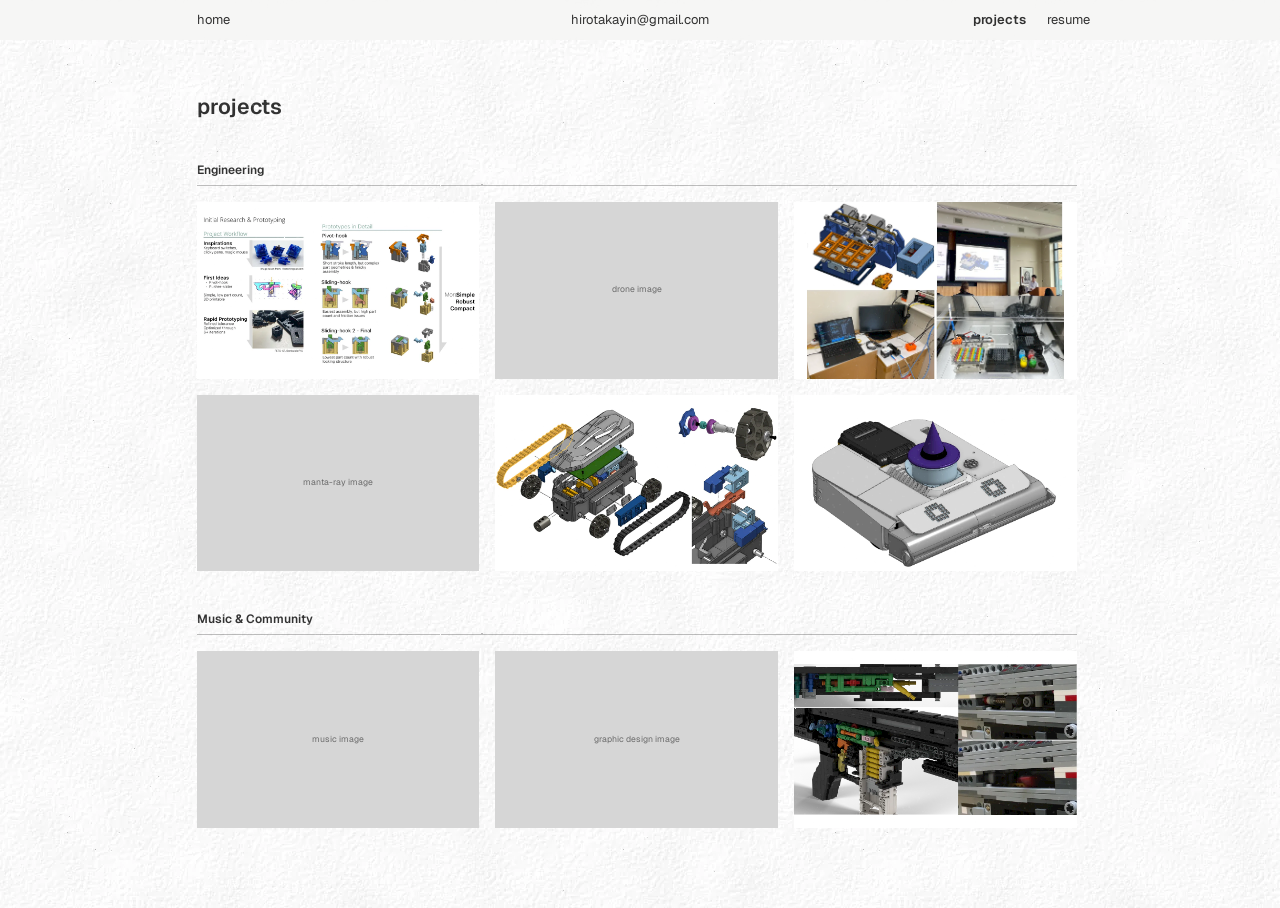
==== projects.html @ 373043e4 "Redesign the site with a scroll-driven home page Co-Authored-By: Claude Opus 5.5 <noreply@anthropic." ====
<!DOCTYPE html>
<html lang="en">
<head>
  <meta charset="UTF-8">
  <meta name="viewport" content="width=device-width, initial-scale=1.0">
  <title>victor yin — projects</title>
  <link rel="preconnect" href="https://fonts.googleapis.com">
  <link rel="preconnect" href="https://fonts.gstatic.com" crossorigin>
  <link href="https://fonts.googleapis.com/css2?family=Geist:wght@400;600;700&family=Geist+Mono:wght@400;700&display=swap" rel="stylesheet">
  <link rel="stylesheet" href="site.css">
  <style>
    main { width: 132rem; margin-left: 29.5rem; padding: 14rem 0 12rem; }
    h1 { font-size: 3.2rem; }
    .sec { margin: 6rem 0 2.4rem; padding-bottom: 1rem; border-bottom: 1px solid rgba(0, 0, 0, .25); font-size: 1.8rem; }
    .grid { display: grid; grid-template-columns: repeat(12, 1fr); gap: 2.4rem; align-items: start; }
    .big { grid-column: span 6; }
    .mid { grid-column: span 4; }
    .small { grid-column: span 3; }
    .grid .ph { aspect-ratio: 16 / 10; min-height: 0; }
    .grid img { aspect-ratio: 16 / 10; object-fit: contain; background: #fff; }
  </style>
</head>
<body class="paper">
  <!-- letterpress look: edges wander a little and the ink drops out in specks -->
  <svg width="0" height="0" style="position: absolute" aria-hidden="true">
    <filter id="print-text" x="-5%" y="-5%" width="110%" height="110%">
      <feTurbulence type="fractalNoise" baseFrequency=".1875" numOctaves="2" seed="7" result="n"/>
      <feDisplacementMap in="SourceGraphic" in2="n" scale="1.5" xChannelSelector="R" yChannelSelector="G" result="d"/>
      <feColorMatrix in="n" values="0 0 0 0 0  0 0 0 0 0  0 0 0 0 0  1.6 0 0 0 -1.075" result="specks"/>
      <feComposite in="d" in2="specks" operator="out"/>
    </filter>
    <filter id="print-img" x="0" y="0" width="100%" height="100%">
      <feTurbulence type="fractalNoise" baseFrequency=".2125" numOctaves="2" seed="3" result="n"/>
      <feDisplacementMap in="SourceGraphic" in2="n" scale="1.3" xChannelSelector="R" yChannelSelector="G" result="d"/>
      <feColorMatrix in="n" values="0 0 0 0 0  0 0 0 0 0  0 0 0 0 0  .8 0 0 0 -.56" result="specks"/>
      <feComposite in="d" in2="specks" operator="out"/>
    </filter>
  </svg>

  <header class="nav">
    <a class="n-home" href="index.html">home</a>
    <div class="nav-mid"><a href="mailto:hirotakayin@gmail.com">hirotakayin@gmail.com</a></div>
    <a class="n-projects active" href="projects.html">projects</a>
    <a class="n-resume" href="resume.html">resume</a>
  </header>

  <main>
    <h1 class="print">projects</h1>

    <h2 class="sec print">Engineering</h2>
    <div class="grid">
      <a class="tile mid" href="projects/apple.html"><span class="art"><img class="ink" src="images/apple-dc.webp" alt="" loading="lazy"></span><span class="over print"><strong>Apple Internship</strong></span></a>
      <a class="tile mid" href="projects/drones.html"><span class="art"><span class="ph">drone image</span></span><span class="over print"><strong>CMU CERLAB</strong></span></a>
      <a class="tile mid" href="projects/kamome.html"><span class="art"><img class="ink" src="images/sun-lab.webp" alt="" loading="lazy"></span><span class="over print"><strong>UW Sun Lab</strong></span></a>
      <a class="tile mid" href="projects/manta-ray.html"><span class="art"><span class="ph">manta-ray image</span></span><span class="over print"><strong>Soft Robotics</strong></span></a>
      <a class="tile mid" href="projects/senior-capstone.html"><span class="art"><img class="ink" src="images/capstone.webp" alt="" loading="lazy"></span><span class="over print"><strong>Senior Capstone</strong></span></a>
      <a class="tile mid" href="projects/phil-up.html"><span class="art"><img class="ink" src="images/phil-up.webp" alt="" loading="lazy"></span><span class="over print"><strong>Phil-Up</strong></span></a>
    </div>

    <h2 class="sec print">Music &amp; Community</h2>
    <div class="grid">
      <a class="tile mid" href="projects/music.html"><span class="art"><span class="ph">music image</span></span><span class="over print"><strong>Music</strong></span></a>
      <a class="tile mid" href="projects/graphic-design.html"><span class="art"><span class="ph">graphic design image</span></span><span class="over print"><strong>Graphic Design</strong></span></a>
      <a class="tile mid" href="projects/lego.html"><span class="art"><img class="ink" src="images/lego.webp" alt="" loading="lazy"></span><span class="over print"><strong>melty's LEGO</strong></span></a>
    </div>

  </main>

  <script src="site.js"></script>
</body>
</html>
---- site.css ----
/* shared by every page: 1rem = 10 design px on the 1920px frame, so the layout scales with the window */
html { font-size: calc(100vw / 192); }
:root {
  --font: "Geist", Helvetica, Arial, sans-serif;
  --mono: "Geist Mono", "SFMono-Regular", Consolas, Menlo, monospace;
  --ink: rgba(0, 0, 0, .8);
  --red: rgba(196, 18, 48, .9);
  --ph: #d6d6d6;
  --t: max(13px, 1.6rem);
}
* { box-sizing: border-box; margin: 0; padding: 0; }
body {
  position: relative; overflow-x: hidden; min-height: 100vh;
  font: 400 var(--t)/1.35 var(--font); color: var(--ink); font-feature-settings: "calt" 0;
  background: #f6f6f4;
}
body.paper { background: #f6f6f4 url("images/grain.webp") 0 0 / 768px; }
a { color: inherit; text-decoration: none; }
h1, h2, h3, strong { font-weight: 600; }

/* printed look */
.print { filter: url(#print-text); }
.ink { filter: url(#print-img); }
.drawing { pointer-events: none; }

/* nav: fades on the way down, returns on the way up or with the mouse at the top */
.nav {
  position: fixed; z-index: 10; left: 0; right: 0; top: 0; height: 6rem; font-size: var(--t);
  background: rgba(246, 246, 244, .9); backdrop-filter: blur(.8rem); transition: opacity .3s, transform .3s;
}
.nav.hide { opacity: 0; transform: translateY(-100%); pointer-events: none; }
.nav > a, .nav-mid { position: absolute; top: 50%; transform: translateY(-50%); }
.nav a:hover { opacity: .6; }
.nav a.active { font-weight: 600; }
.nav .n-home { left: 29.5rem; }
.nav-mid { left: 96rem; display: flex; gap: 3.2rem; transform: translate(-50%, -50%); white-space: nowrap; }
.nav .n-projects { left: 146rem; }
.nav .n-resume { left: 157rem; }

/* small triangle beside a link */
.tri { display: inline-block; width: 1.09rem; height: .98rem; margin-left: .3rem; fill: rgba(0, 0, 0, .38); vertical-align: .02em; }
.tri.right { transform: rotate(90deg); }
.tri.left { margin: 0 .3rem 0 0; transform: rotate(-90deg); }

/* abstract arrow */
.arrow { display: inline-block; flex: none; width: 6.4rem; height: 4.6rem; color: rgba(0, 0, 0, .42); transition: color .2s, transform .2s; }
.arrow svg { display: block; width: 100%; height: 100%; fill: none; stroke: currentColor; stroke-width: 4.4; stroke-linecap: butt; stroke-linejoin: miter; }
a:hover > .arrow, a.arrow:hover { color: rgba(0, 0, 0, .8); transform: translateX(.6rem); }

/* placeholder for an image still to come */
.ph {
  display: flex; align-items: center; justify-content: center; padding: 2rem; text-align: center;
  background: var(--ph); font-size: 1.3rem; color: rgba(0, 0, 0, .5);
}

/* image tiles: blur and title on hover */
.tile { position: relative; display: block; overflow: hidden; }
.tile .art { display: block; transition: filter .3s, transform .3s; }
.tile img { display: block; width: 100%; height: auto; }
.tile .ph { width: 100%; height: 100%; min-height: 26rem; }
.tile .over {
  position: absolute; inset: 0; display: flex; flex-direction: column; justify-content: center; padding: 3rem; text-align: center;
  background: rgba(255, 255, 255, .5); opacity: 0; transition: opacity .3s;
}
.tile .over strong { font-size: 1.8rem; }
.tile:hover .art, .tile:focus-visible .art { filter: blur(.7rem); transform: scale(1.03); }
.tile:hover .over, .tile:focus-visible .over { opacity: 1; }

@media (prefers-reduced-motion: reduce) {
  .nav, .arrow, .tile .art, .tile .over { transition: none; }
}
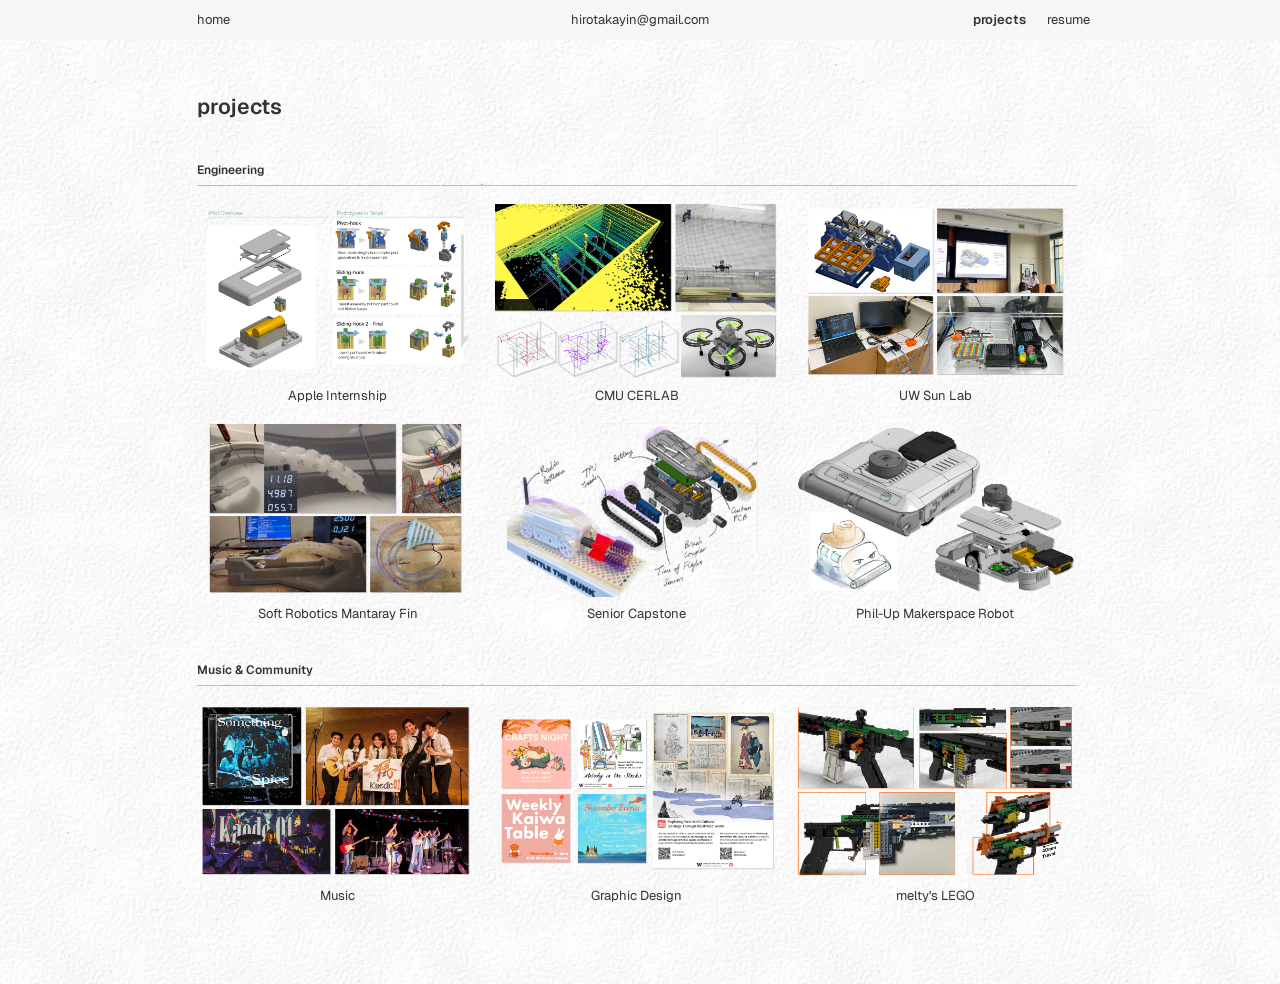
==== commit 04c6645e: "Update project pages, music gallery and image handling Co-Authored-By: Claude Opus 5.5 <noreply@anth" ====
--- a/projects.html
+++ b/projects.html
@@ -18,6 +18,11 @@
     .small { grid-column: span 3; }
     .grid .ph { aspect-ratio: 16 / 10; min-height: 0; }
     .grid img { aspect-ratio: 16 / 10; object-fit: contain; background: #fff; }
+    /* cut-outs (PNGs, and anything mostly see-through) sit straight on the paper instead of on a white card */
+    .grid img[src$=".png"], .grid img.clear { background: none; }
+    /* the hover wash covers only the picture; the title sits centered under it */
+    .grid .tile .over { bottom: auto; aspect-ratio: 16 / 10; }
+    .grid .name { display: block; margin-top: 1.2rem; font-size: var(--t); text-align: center; }
   </style>
 </head>
 <body class="paper">
@@ -49,23 +54,41 @@
 
     <h2 class="sec print">Engineering</h2>
     <div class="grid">
-      <a class="tile mid" href="projects/apple.html"><span class="art"><img class="ink" src="images/apple-dc.webp" alt="" loading="lazy"></span><span class="over print"><strong>Apple Internship</strong></span></a>
-      <a class="tile mid" href="projects/drones.html"><span class="art"><span class="ph">drone image</span></span><span class="over print"><strong>CMU CERLAB</strong></span></a>
-      <a class="tile mid" href="projects/kamome.html"><span class="art"><img class="ink" src="images/sun-lab.webp" alt="" loading="lazy"></span><span class="over print"><strong>UW Sun Lab</strong></span></a>
-      <a class="tile mid" href="projects/manta-ray.html"><span class="art"><span class="ph">manta-ray image</span></span><span class="over print"><strong>Soft Robotics</strong></span></a>
-      <a class="tile mid" href="projects/senior-capstone.html"><span class="art"><img class="ink" src="images/capstone.webp" alt="" loading="lazy"></span><span class="over print"><strong>Senior Capstone</strong></span></a>
-      <a class="tile mid" href="projects/phil-up.html"><span class="art"><img class="ink" src="images/phil-up.webp" alt="" loading="lazy"></span><span class="over print"><strong>Phil-Up</strong></span></a>
+      <a class="tile mid" href="projects/apple.html"><span class="art"><img class="ink" src="images/apple-project-thumbnail.webp" alt="" loading="lazy"></span><span class="over print"><strong>Apple Internship</strong></span><span class="name print">Apple Internship</span></a>
+      <a class="tile mid" href="projects/drones.html"><span class="art"><img class="ink" src="images/cerlab-project-thumbnail.webp" alt="" loading="lazy"></span><span class="over print"><strong>CMU CERLAB</strong></span><span class="name print">CMU CERLAB</span></a>
+      <a class="tile mid" href="projects/kamome.html"><span class="art"><img class="ink" src="images/sunlab-project-thumbnail.webp" alt="" loading="lazy"></span><span class="over print"><strong>UW Sun Lab</strong></span><span class="name print">UW Sun Lab</span></a>
+      <a class="tile mid" href="projects/manta-ray.html"><span class="art"><img class="ink" src="images/soft-robotics-project-thumbnail-1.webp" alt="" loading="lazy"></span><span class="over print"><strong>Soft Robotics</strong></span><span class="name print">Soft Robotics Mantaray Fin</span></a>
+      <a class="tile mid" href="projects/senior-capstone.html"><span class="art"><img class="ink" src="images/senior-capstone-preview-1-1.webp" alt="" loading="lazy"></span><span class="over print"><strong>Senior Capstone</strong></span><span class="name print">Senior Capstone</span></a>
+      <a class="tile mid" href="projects/phil-up.html"><span class="art"><img class="ink" src="images/phil-up-project-thumbnail.webp" alt="" loading="lazy"></span><span class="over print"><strong>Phil-Up (Coming Soon)</strong></span><span class="name print">Phil-Up Makerspace Robot</span></a>
     </div>
 
     <h2 class="sec print">Music &amp; Community</h2>
     <div class="grid">
-      <a class="tile mid" href="projects/music.html"><span class="art"><span class="ph">music image</span></span><span class="over print"><strong>Music</strong></span></a>
-      <a class="tile mid" href="projects/graphic-design.html"><span class="art"><span class="ph">graphic design image</span></span><span class="over print"><strong>Graphic Design</strong></span></a>
-      <a class="tile mid" href="projects/lego.html"><span class="art"><img class="ink" src="images/lego.webp" alt="" loading="lazy"></span><span class="over print"><strong>melty's LEGO</strong></span></a>
+      <a class="tile mid" href="projects/music.html"><span class="art"><img class="ink" src="images/music-project-thumbnail.webp" alt="" loading="lazy"></span><span class="over print"><strong>Music</strong></span><span class="name print">Music</span></a>
+      <a class="tile mid" href="projects/graphic-design.html"><span class="art"><img class="ink clear" src="images/graphics-project-thumbnail.webp" alt="" loading="lazy"></span><span class="over print"><strong>Graphic Design</strong></span><span class="name print">Graphic Design</span></a>
+      <a class="tile mid" href="projects/lego.html"><span class="art"><img class="ink clear" src="images/lego-project-thumbnail.webp" alt="" loading="lazy"></span><span class="over print"><strong>melty's LEGO</strong></span><span class="name print">melty's LEGO</span></a>
     </div>
 
   </main>
 
   <script src="site.js"></script>
+  <script>
+    // a picture that is at least 5% see-through counts as a cut-out; soft or rounded edges alone don't
+    // (opened as a file, the browser won't say, so those are also marked by hand with class="clear")
+    document.querySelectorAll('.grid img').forEach((img) => {
+      const check = () => {
+        try {
+          const c = document.createElement('canvas'), g = c.getContext('2d');
+          c.width = 64; c.height = 40;
+          g.drawImage(img, 0, 0, 64, 40);
+          const a = g.getImageData(0, 0, 64, 40).data;
+          let clear = 0;
+          for (let i = 3; i < a.length; i += 4) if (a[i] < 250) clear++;
+          if (clear > .05 * 64 * 40) img.classList.add('clear');
+        } catch (err) {}
+      };
+      if (img.complete && img.naturalWidth) check(); else img.addEventListener('load', check, { once: true });
+    });
+  </script>
 </body>
 </html>
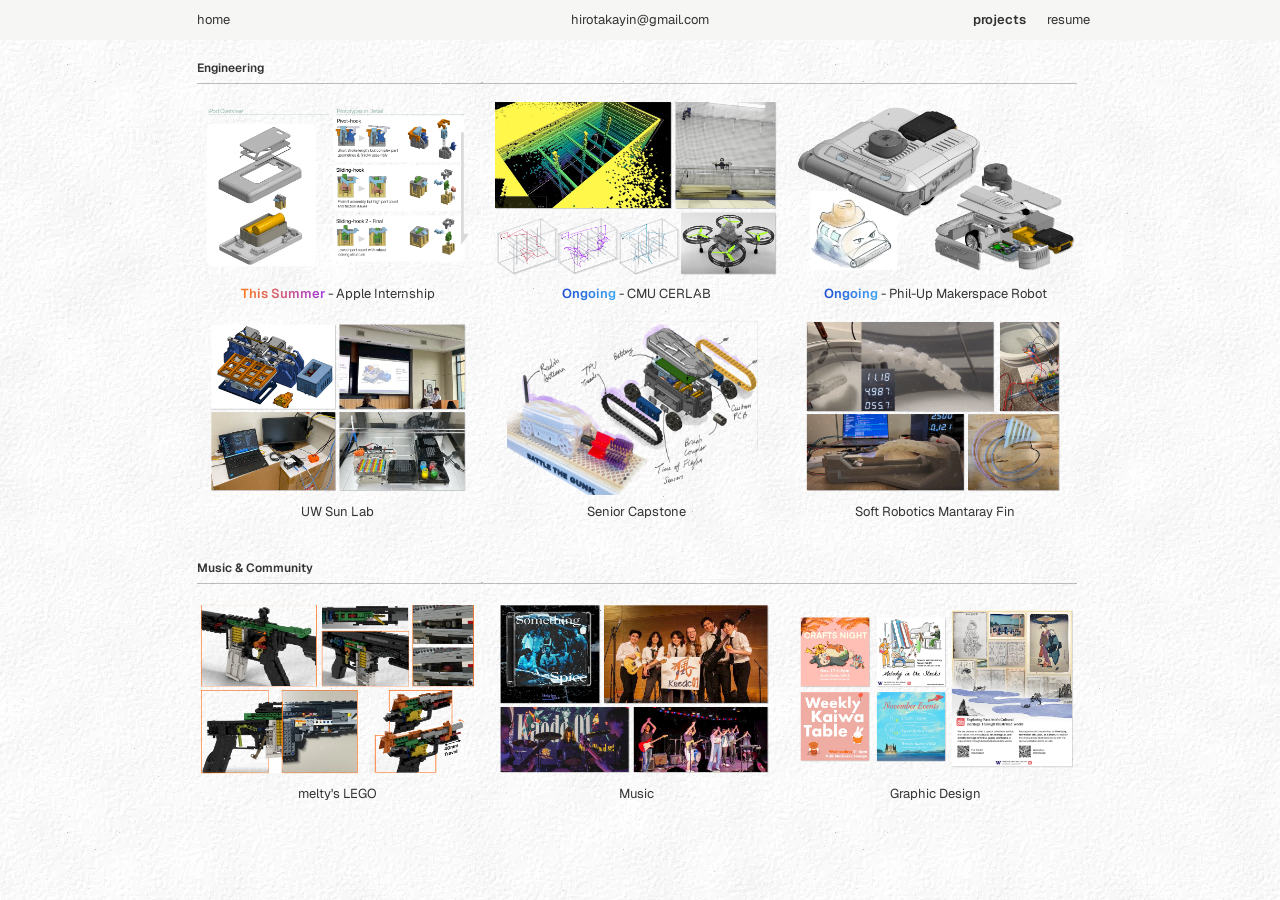
==== commit a70a458b: "Add project write-ups, Apple gallery and this-summer link Fill each project page with its write-up a" ====
--- a/projects.html
+++ b/projects.html
@@ -9,9 +9,10 @@
   <link href="https://fonts.googleapis.com/css2?family=Geist:wght@400;600;700&family=Geist+Mono:wght@400;700&display=swap" rel="stylesheet">
   <link rel="stylesheet" href="site.css">
   <style>
-    main { width: 132rem; margin-left: 29.5rem; padding: 14rem 0 12rem; }
+    main { width: 132rem; margin-left: 29.5rem; padding: 9rem 0 12rem; }
     h1 { font-size: 3.2rem; }
     .sec { margin: 6rem 0 2.4rem; padding-bottom: 1rem; border-bottom: 1px solid rgba(0, 0, 0, .25); font-size: 1.8rem; }
+    main > .sec:first-child { margin-top: 0; }
     .grid { display: grid; grid-template-columns: repeat(12, 1fr); gap: 2.4rem; align-items: start; }
     .big { grid-column: span 6; }
     .mid { grid-column: span 4; }
@@ -23,6 +24,10 @@
     /* the hover wash covers only the picture; the title sits centered under it */
     .grid .tile .over { bottom: auto; aspect-ratio: 16 / 10; }
     .grid .name { display: block; margin-top: 1.2rem; font-size: var(--t); text-align: center; }
+    /* status labels before a title: gradient lettering */
+    .tag-ongoing, .tag-summer { font-weight: 600; -webkit-background-clip: text; background-clip: text; color: transparent; }
+    .tag-ongoing { background-image: linear-gradient(90deg, #1f4fd1, #3fa7f5); }
+    .tag-summer { background-image: linear-gradient(90deg, #ff7a1a, #a23ee0); }
   </style>
 </head>
 <body class="paper">
@@ -50,23 +55,22 @@
   </header>
 
   <main>
-    <h1 class="print">projects</h1>
 
     <h2 class="sec print">Engineering</h2>
     <div class="grid">
-      <a class="tile mid" href="projects/apple.html"><span class="art"><img class="ink" src="images/apple-project-thumbnail.webp" alt="" loading="lazy"></span><span class="over print"><strong>Apple Internship</strong></span><span class="name print">Apple Internship</span></a>
-      <a class="tile mid" href="projects/drones.html"><span class="art"><img class="ink" src="images/cerlab-project-thumbnail.webp" alt="" loading="lazy"></span><span class="over print"><strong>CMU CERLAB</strong></span><span class="name print">CMU CERLAB</span></a>
+      <a class="tile mid" href="projects/apple.html"><span class="art"><img class="ink" src="images/apple-project-thumbnail.webp" alt="" loading="lazy"></span><span class="over print"><strong>Apple Internship</strong></span><span class="name print"><span class="tag-summer">This Summer</span> - Apple Internship</span></a>
+      <a class="tile mid" href="projects/drones.html"><span class="art"><img class="ink" src="images/cerlab-project-thumbnail.webp" alt="" loading="lazy"></span><span class="over print"><strong>CMU CERLAB</strong></span><span class="name print"><span class="tag-ongoing">Ongoing</span> - CMU CERLAB</span></a>
+      <a class="tile mid" href="projects/phil-up.html"><span class="art"><img class="ink" src="images/phil-up-project-thumbnail.webp" alt="" loading="lazy"></span><span class="over print"><strong>Phil-Up (Coming Soon)</strong></span><span class="name print"><span class="tag-ongoing">Ongoing</span> - Phil-Up Makerspace Robot</span></a>
       <a class="tile mid" href="projects/kamome.html"><span class="art"><img class="ink" src="images/sunlab-project-thumbnail.webp" alt="" loading="lazy"></span><span class="over print"><strong>UW Sun Lab</strong></span><span class="name print">UW Sun Lab</span></a>
+      <a class="tile mid" href="projects/senior-capstone.html"><span class="art"><img class="ink" src="images/senior-capstone-preview-1-1.webp" alt="" loading="lazy"></span><span class="over print"><strong>Senior Capstone</strong></span><span class="name print">Senior Capstone</span></a>
       <a class="tile mid" href="projects/manta-ray.html"><span class="art"><img class="ink" src="images/soft-robotics-project-thumbnail-1.webp" alt="" loading="lazy"></span><span class="over print"><strong>Soft Robotics</strong></span><span class="name print">Soft Robotics Mantaray Fin</span></a>
-      <a class="tile mid" href="projects/senior-capstone.html"><span class="art"><img class="ink" src="images/senior-capstone-preview-1-1.webp" alt="" loading="lazy"></span><span class="over print"><strong>Senior Capstone</strong></span><span class="name print">Senior Capstone</span></a>
-      <a class="tile mid" href="projects/phil-up.html"><span class="art"><img class="ink" src="images/phil-up-project-thumbnail.webp" alt="" loading="lazy"></span><span class="over print"><strong>Phil-Up (Coming Soon)</strong></span><span class="name print">Phil-Up Makerspace Robot</span></a>
     </div>
 
     <h2 class="sec print">Music &amp; Community</h2>
     <div class="grid">
+      <a class="tile mid" href="projects/lego.html"><span class="art"><img class="ink clear" src="images/lego-project-thumbnail.webp" alt="" loading="lazy"></span><span class="over print"><strong>melty's LEGO</strong></span><span class="name print">melty's LEGO</span></a>
       <a class="tile mid" href="projects/music.html"><span class="art"><img class="ink" src="images/music-project-thumbnail.webp" alt="" loading="lazy"></span><span class="over print"><strong>Music</strong></span><span class="name print">Music</span></a>
       <a class="tile mid" href="projects/graphic-design.html"><span class="art"><img class="ink clear" src="images/graphics-project-thumbnail.webp" alt="" loading="lazy"></span><span class="over print"><strong>Graphic Design</strong></span><span class="name print">Graphic Design</span></a>
-      <a class="tile mid" href="projects/lego.html"><span class="art"><img class="ink clear" src="images/lego-project-thumbnail.webp" alt="" loading="lazy"></span><span class="over print"><strong>melty's LEGO</strong></span><span class="name print">melty's LEGO</span></a>
     </div>
 
   </main>
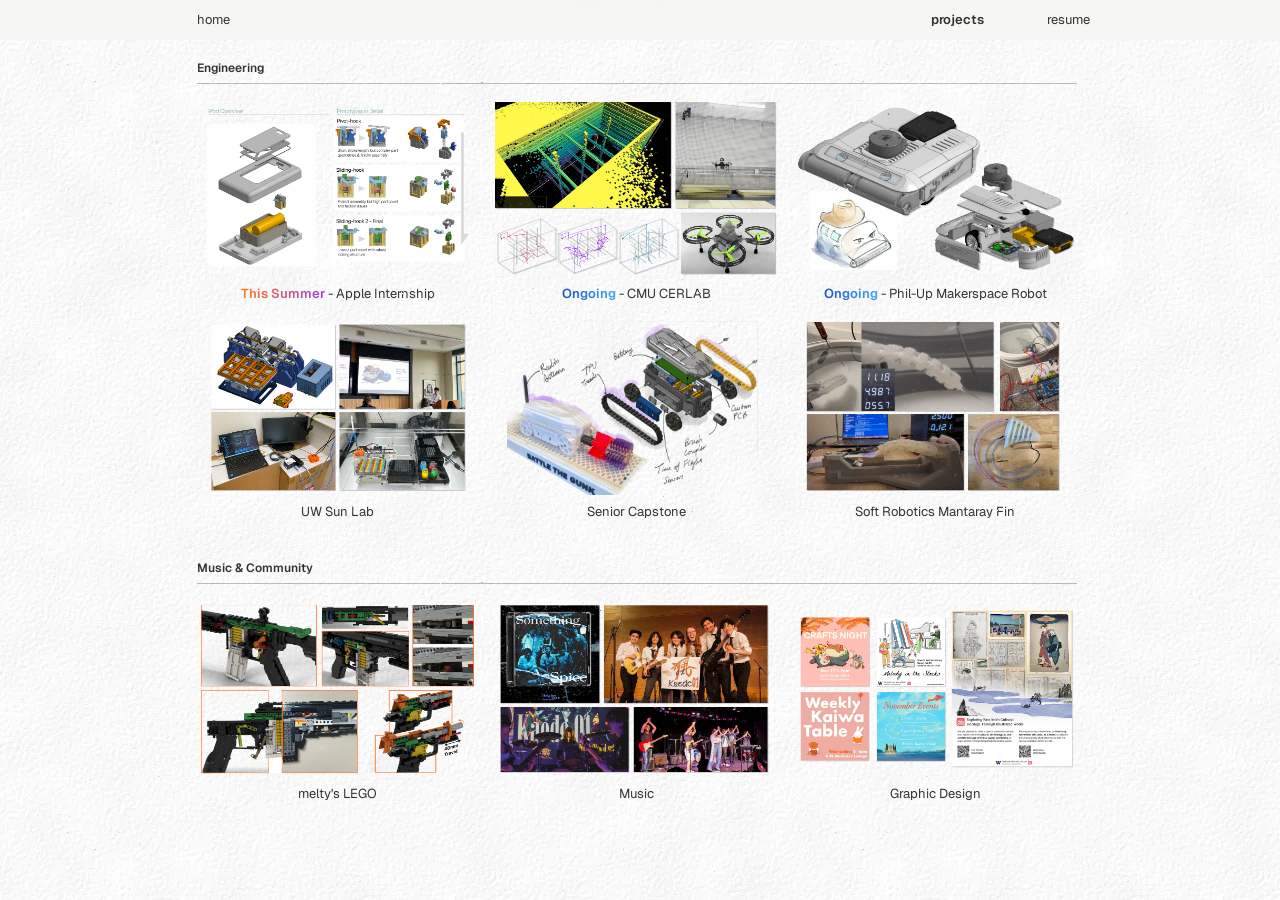
==== commit 1ce5de24: "Add a phone layout, pin the home postcards, and drop the nav email - Home postcards ride in a sticky" ====
--- a/projects.html
+++ b/projects.html
@@ -28,6 +28,12 @@
     .tag-ongoing, .tag-summer { font-weight: 600; -webkit-background-clip: text; background-clip: text; color: transparent; }
     .tag-ongoing { background-image: linear-gradient(90deg, #1f4fd1, #3fa7f5); }
     .tag-summer { background-image: linear-gradient(90deg, #ff7a1a, #a23ee0); }
+    @media (max-width: 760px) {
+      main { width: auto; margin: 0; padding: 8.4rem var(--pad) 8rem; }
+      h2.sec { font-size: 2rem; }
+      .grid { grid-template-columns: 1fr; row-gap: 3.2rem; }
+      .grid > .tile { grid-column: auto; }
+    }
   </style>
 </head>
 <body class="paper">
@@ -49,7 +55,6 @@
 
   <header class="nav">
     <a class="n-home" href="index.html">home</a>
-    <div class="nav-mid"><a href="mailto:hirotakayin@gmail.com">hirotakayin@gmail.com</a></div>
     <a class="n-projects active" href="projects.html">projects</a>
     <a class="n-resume" href="resume.html">resume</a>
   </header>
--- a/site.css
+++ b/site.css
@@ -29,13 +29,13 @@
   background: rgba(246, 246, 244, .9); backdrop-filter: blur(.8rem); transition: opacity .3s, transform .3s;
 }
 .nav.hide { opacity: 0; transform: translateY(-100%); pointer-events: none; }
-.nav > a, .nav-mid { position: absolute; top: 50%; transform: translateY(-50%); }
+.nav > a { position: absolute; top: 50%; transform: translateY(-50%); }
 .nav a:hover { opacity: .6; }
 .nav a.active { font-weight: 600; }
 .nav .n-home { left: 29.5rem; }
-.nav-mid { left: 96rem; display: flex; gap: 3.2rem; transform: translate(-50%, -50%); white-space: nowrap; }
-.nav .n-projects { left: 146rem; }
+/* projects ends 7 characters before resume starts, whatever the window or text size */
 .nav .n-resume { left: 157rem; }
+.nav .n-projects { right: calc(100% - 157rem + 7ch); }
 
 /* small triangle beside a link */
 .tri { display: inline-block; width: 1.09rem; height: .98rem; margin-left: .3rem; fill: rgba(0, 0, 0, .38); vertical-align: .02em; }
@@ -69,3 +69,20 @@
 @media (prefers-reduced-motion: reduce) {
   .nav, .arrow, .tile .art, .tile .over { transition: none; }
 }
+
+/* ========================= phones: 1rem = 10 design px on a 390px frame ========================= */
+.m-only { display: none; }
+@media (max-width: 760px) {
+  html { font-size: min(calc(100vw / 39), 12px); }
+  :root { --t: max(14px, 1.5rem); --pad: 1.8rem; }
+  .m-only { display: revert; }
+  .nav { height: 5.2rem; }
+  .nav .n-home { left: var(--pad); }
+  .nav .n-resume { left: auto; right: var(--pad); }
+  .nav .n-projects { right: calc(var(--pad) + 6ch + 3ch); }
+  .nav-sky { display: none; }
+  /* no hover on a phone: titles stay hidden, and a tap goes straight to the page */
+  .tile:hover .art { filter: none; transform: none; }
+  .tile:hover .over { opacity: 0; }
+  .tri { width: 9px; height: 8px; }
+}
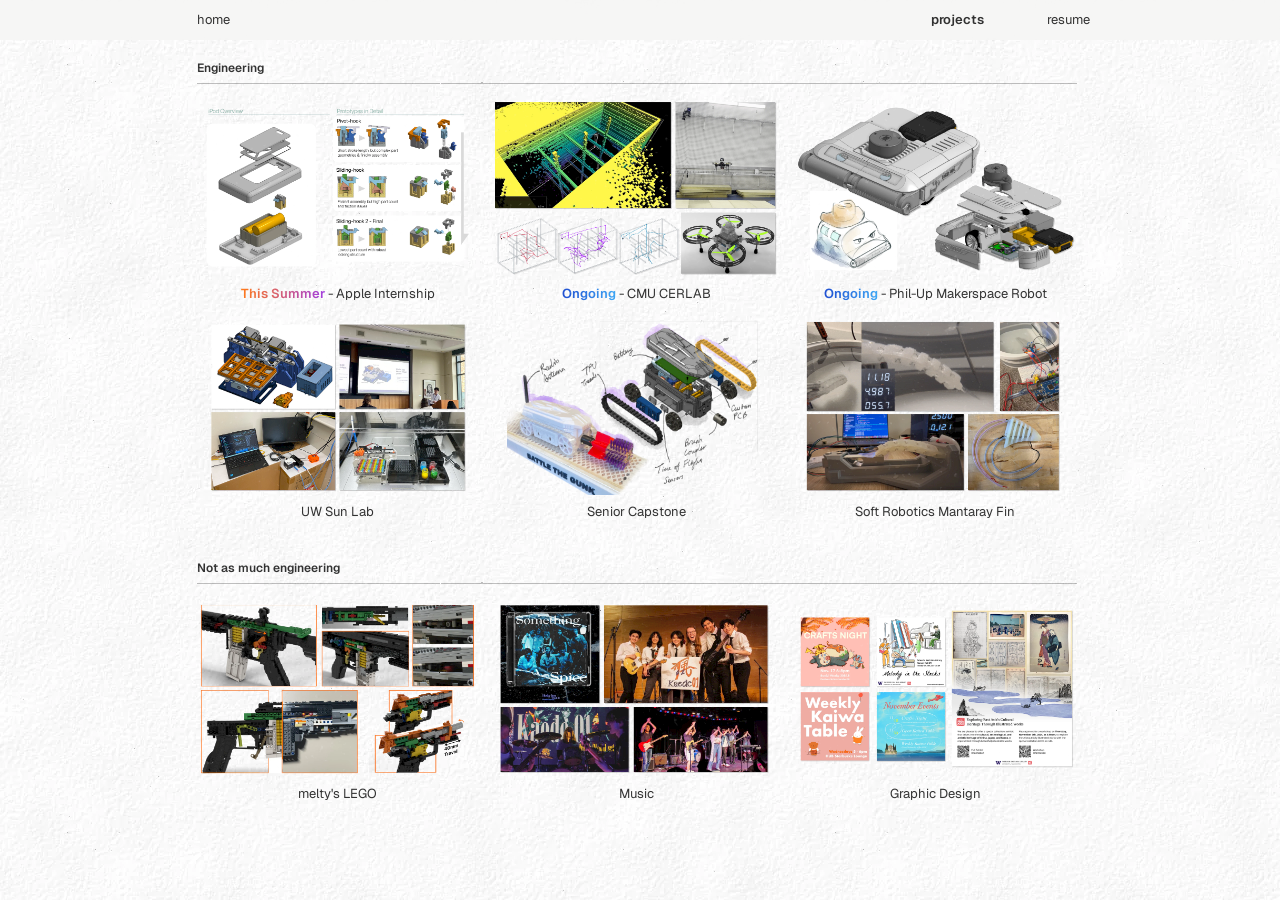
==== commit e06c64b6: "Rewrite project pages, add Sun Lab instructions gallery Update the non-Apple project write-ups, alig" ====
--- a/projects.html
+++ b/projects.html
@@ -71,7 +71,7 @@
       <a class="tile mid" href="projects/manta-ray.html"><span class="art"><img class="ink" src="images/soft-robotics-project-thumbnail-1.webp" alt="" loading="lazy"></span><span class="over print"><strong>Soft Robotics</strong></span><span class="name print">Soft Robotics Mantaray Fin</span></a>
     </div>
 
-    <h2 class="sec print">Music &amp; Community</h2>
+    <h2 class="sec print">Not as much engineering</h2>
     <div class="grid">
       <a class="tile mid" href="projects/lego.html"><span class="art"><img class="ink clear" src="images/lego-project-thumbnail.webp" alt="" loading="lazy"></span><span class="over print"><strong>melty's LEGO</strong></span><span class="name print">melty's LEGO</span></a>
       <a class="tile mid" href="projects/music.html"><span class="art"><img class="ink" src="images/music-project-thumbnail.webp" alt="" loading="lazy"></span><span class="over print"><strong>Music</strong></span><span class="name print">Music</span></a>
--- a/site.css
+++ b/site.css
@@ -19,7 +19,11 @@
 h1, h2, h3, strong { font-weight: 600; }
 
 /* printed look */
-.print { filter: url(#print-text); }
+/* letterpress grain only on bold type; regular text stays crisp for reading */
+.print:is(h1, h2, h3, strong, b, .big, .resume-go),
+.print :is(h1, h2, h3, strong, b, a, .skills-title, .ai, .tag-ongoing, .tag-summer) { filter: url(#print-text); }
+.print :is(h1, h2, h3, strong, b, a) :is(strong, b, a) { filter: none; }
+figcaption.print a { filter: none !important; }
 .ink { filter: url(#print-img); }
 .drawing { pointer-events: none; }
 
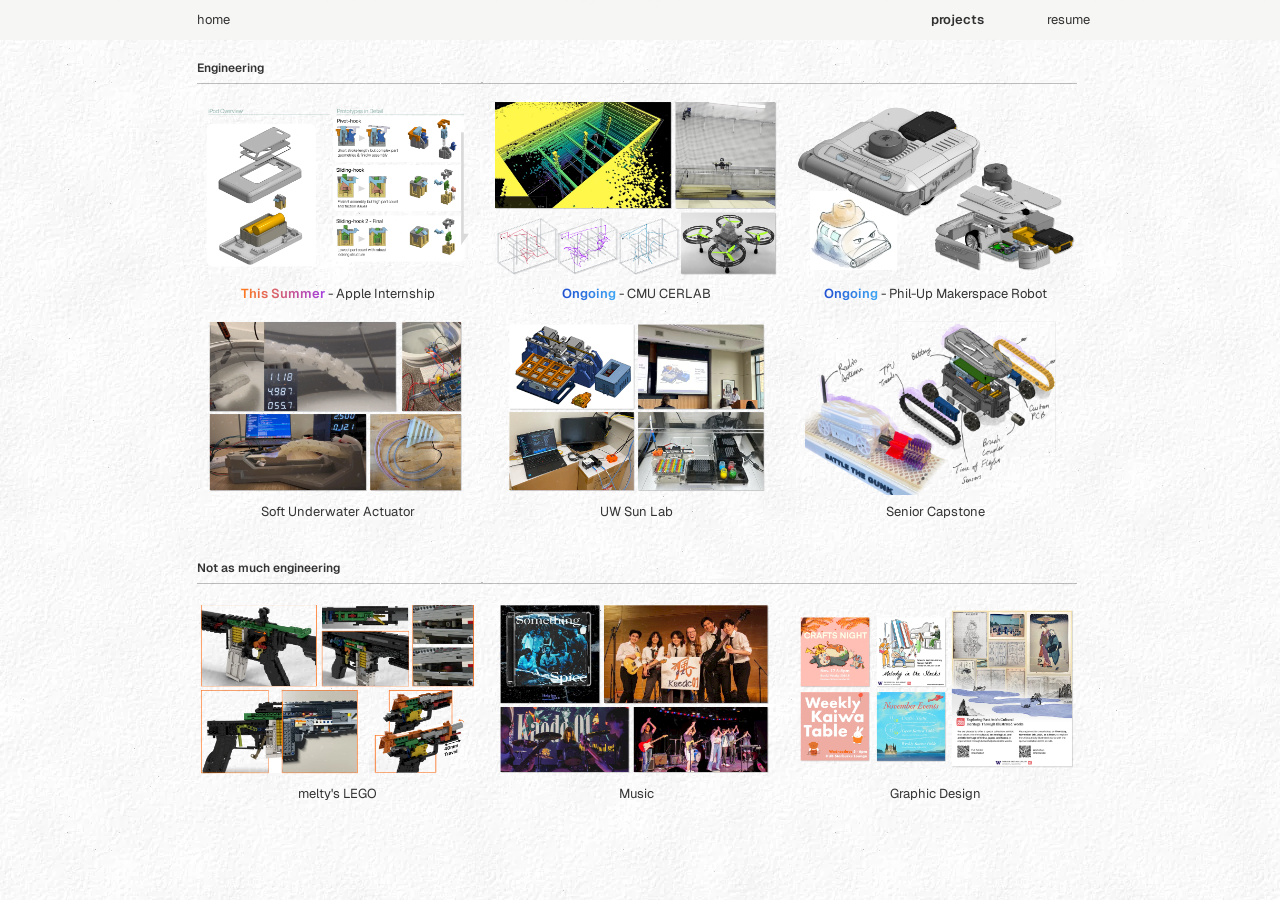
==== commit cb7903dd: "Soft robotics: rewrite page, new fin images and gallery; move tile to 4th as Soft Underwater Actuato" ====
--- a/projects.html
+++ b/projects.html
@@ -66,9 +66,9 @@
       <a class="tile mid" href="projects/apple.html"><span class="art"><img class="ink" src="images/apple-project-thumbnail.webp" alt="" loading="lazy"></span><span class="over print"><strong>Apple Internship</strong></span><span class="name print"><span class="tag-summer">This Summer</span> - Apple Internship</span></a>
       <a class="tile mid" href="projects/drones.html"><span class="art"><img class="ink" src="images/cerlab-project-thumbnail.webp" alt="" loading="lazy"></span><span class="over print"><strong>CMU CERLAB</strong></span><span class="name print"><span class="tag-ongoing">Ongoing</span> - CMU CERLAB</span></a>
       <a class="tile mid" href="projects/phil-up.html"><span class="art"><img class="ink" src="images/phil-up-project-thumbnail.webp" alt="" loading="lazy"></span><span class="over print"><strong>Phil-Up (Coming Soon)</strong></span><span class="name print"><span class="tag-ongoing">Ongoing</span> - Phil-Up Makerspace Robot</span></a>
+      <a class="tile mid" href="projects/manta-ray.html"><span class="art"><img class="ink" src="images/soft-robotics-project-thumbnail-1.webp" alt="" loading="lazy"></span><span class="over print"><strong>Soft Underwater Actuator</strong></span><span class="name print">Soft Underwater Actuator</span></a>
       <a class="tile mid" href="projects/kamome.html"><span class="art"><img class="ink" src="images/sunlab-project-thumbnail.webp" alt="" loading="lazy"></span><span class="over print"><strong>UW Sun Lab</strong></span><span class="name print">UW Sun Lab</span></a>
       <a class="tile mid" href="projects/senior-capstone.html"><span class="art"><img class="ink" src="images/senior-capstone-preview-1-1.webp" alt="" loading="lazy"></span><span class="over print"><strong>Senior Capstone</strong></span><span class="name print">Senior Capstone</span></a>
-      <a class="tile mid" href="projects/manta-ray.html"><span class="art"><img class="ink" src="images/soft-robotics-project-thumbnail-1.webp" alt="" loading="lazy"></span><span class="over print"><strong>Soft Robotics</strong></span><span class="name print">Soft Robotics Mantaray Fin</span></a>
     </div>
 
     <h2 class="sec print">Not as much engineering</h2>
--- a/site.css
+++ b/site.css
@@ -7,6 +7,7 @@
   --red: rgba(196, 18, 48, .9);
   --ph: #d6d6d6;
   --t: max(13px, 1.6rem);
+  --small: calc(var(--t) * .8125); /* captions, dates, skills: always the same step below body text */
 }
 * { box-sizing: border-box; margin: 0; padding: 0; }
 body {
@@ -42,9 +43,9 @@
 .nav .n-projects { right: calc(100% - 157rem + 7ch); }
 
 /* small triangle beside a link */
-.tri { display: inline-block; width: 1.09rem; height: .98rem; margin-left: .3rem; fill: rgba(0, 0, 0, .38); vertical-align: .02em; }
+.tri { display: inline-block; width: .68em; height: .61em; margin-left: .19em; fill: rgba(0, 0, 0, .38); vertical-align: .02em; }
 .tri.right { transform: rotate(90deg); }
-.tri.left { margin: 0 .3rem 0 0; transform: rotate(-90deg); }
+.tri.left { margin: 0 .19em 0 0; transform: rotate(-90deg); }
 
 /* abstract arrow */
 .arrow { display: inline-block; flex: none; width: 6.4rem; height: 4.6rem; color: rgba(0, 0, 0, .42); transition: color .2s, transform .2s; }
@@ -88,5 +89,4 @@
   /* no hover on a phone: titles stay hidden, and a tap goes straight to the page */
   .tile:hover .art { filter: none; transform: none; }
   .tile:hover .over { opacity: 0; }
-  .tri { width: 9px; height: 8px; }
 }
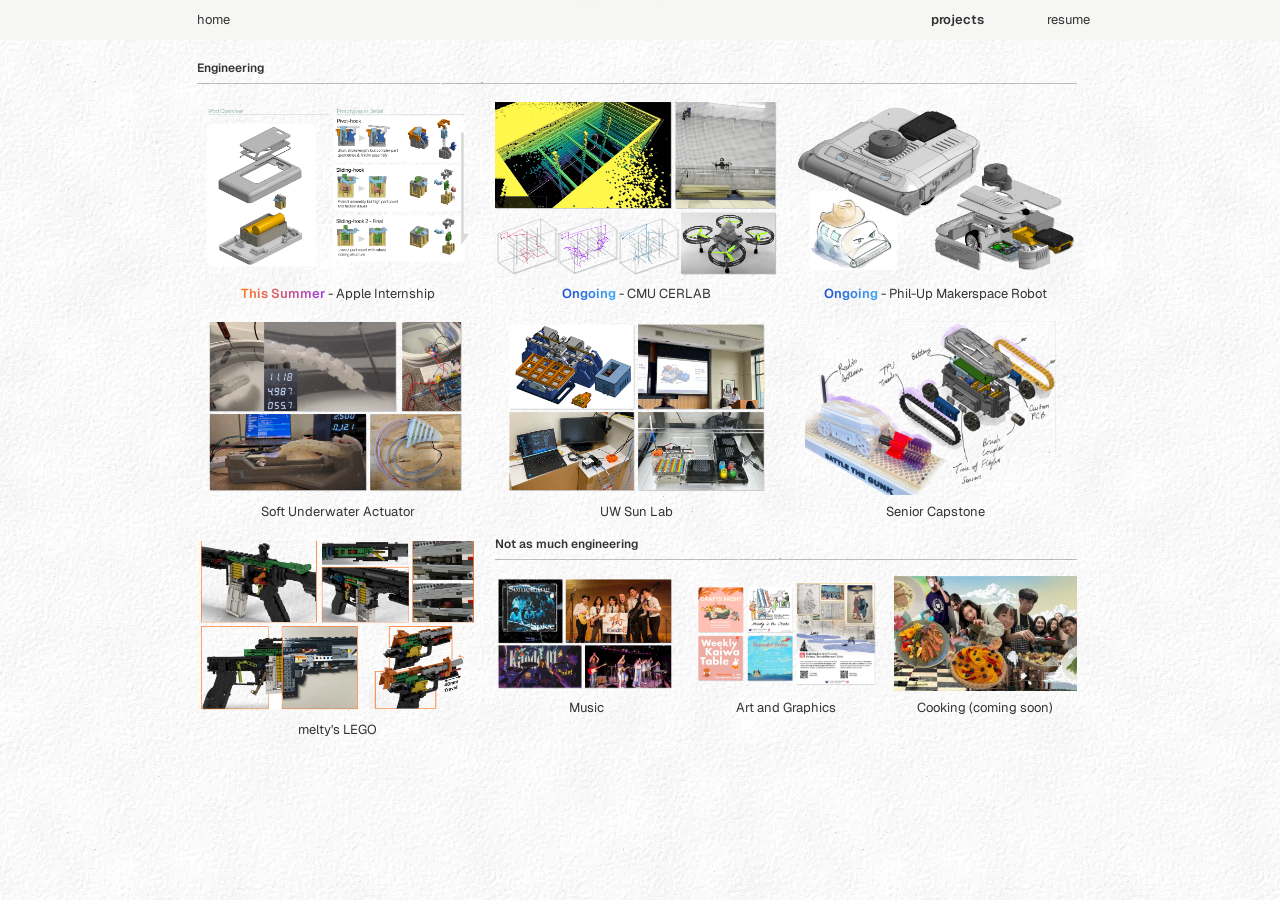
==== commit 0448a42b: "Update CERLAB, LEGO, Phil-Up, Kamome, capstone, music, art and Apple pages; regroup projects grid - " ====
--- a/projects.html
+++ b/projects.html
@@ -17,6 +17,12 @@
     .big { grid-column: span 6; }
     .mid { grid-column: span 4; }
     .small { grid-column: span 3; }
+    /* last row: LEGO on the left, the three less-engineering tiles in the space of two on the right */
+    .grid.lower { margin-top: 2.4rem; }
+    .grid .side { grid-column: span 8; }
+    .side .sec { margin-top: 0; }
+    .grid.trio { grid-template-columns: repeat(3, 1fr); }
+    .grid.trio .over strong { font-size: 1.5rem; padding: 0 1.2rem; text-align: center; }
     .grid .ph { aspect-ratio: 16 / 10; min-height: 0; }
     .grid img { aspect-ratio: 16 / 10; object-fit: contain; background: #fff; }
     /* cut-outs (PNGs, and anything mostly see-through) sit straight on the paper instead of on a white card */
@@ -32,7 +38,8 @@
       main { width: auto; margin: 0; padding: 8.4rem var(--pad) 8rem; }
       h2.sec { font-size: 2rem; }
       .grid { grid-template-columns: 1fr; row-gap: 3.2rem; }
-      .grid > .tile { grid-column: auto; }
+      .grid > .tile, .grid .side { grid-column: auto; }
+      .grid.trio { grid-template-columns: 1fr; }
     }
   </style>
 </head>
@@ -71,11 +78,16 @@
       <a class="tile mid" href="projects/senior-capstone.html"><span class="art"><img class="ink" src="images/senior-capstone-preview-1-1.webp" alt="" loading="lazy"></span><span class="over print"><strong>Senior Capstone</strong></span><span class="name print">Senior Capstone</span></a>
     </div>
 
-    <h2 class="sec print">Not as much engineering</h2>
-    <div class="grid">
-      <a class="tile mid" href="projects/lego.html"><span class="art"><img class="ink clear" src="images/lego-project-thumbnail.webp" alt="" loading="lazy"></span><span class="over print"><strong>melty's LEGO</strong></span><span class="name print">melty's LEGO</span></a>
-      <a class="tile mid" href="projects/music.html"><span class="art"><img class="ink" src="images/music-project-thumbnail.webp" alt="" loading="lazy"></span><span class="over print"><strong>Music</strong></span><span class="name print">Music</span></a>
-      <a class="tile mid" href="projects/graphic-design.html"><span class="art"><img class="ink clear" src="images/graphics-project-thumbnail.webp" alt="" loading="lazy"></span><span class="over print"><strong>Graphic Design</strong></span><span class="name print">Graphic Design</span></a>
+    <div class="grid lower">
+      <a class="tile mid" href="projects/lego.html"><span class="art"><img class="ink clear" src="images/lego-project-thumbnail.webp" alt="" loading="lazy"></span><span class="over print"><strong>Shameless plug for my channel</strong></span><span class="name print">melty's LEGO</span></a>
+      <div class="side">
+        <h2 class="sec print">Not as much engineering</h2>
+        <div class="grid trio">
+          <a class="tile" href="projects/music.html"><span class="art"><img class="ink" src="images/music-project-thumbnail.webp" alt="" loading="lazy"></span><span class="over print"><strong>Music</strong></span><span class="name print">Music</span></a>
+          <a class="tile" href="projects/graphic-design.html"><span class="art"><img class="ink clear" src="images/graphics-project-thumbnail.webp" alt="" loading="lazy"></span><span class="over print"><strong>Art and Graphics</strong></span><span class="name print">Art and Graphics</span></a>
+          <div class="tile" tabindex="0"><span class="art"><img class="ink" src="images/cooking-project-thumbnail.webp" alt="" loading="lazy"></span><span class="over print"><strong>Recipe app in the works</strong></span><span class="name print">Cooking (coming soon)</span></div>
+        </div>
+      </div>
     </div>
 
   </main>
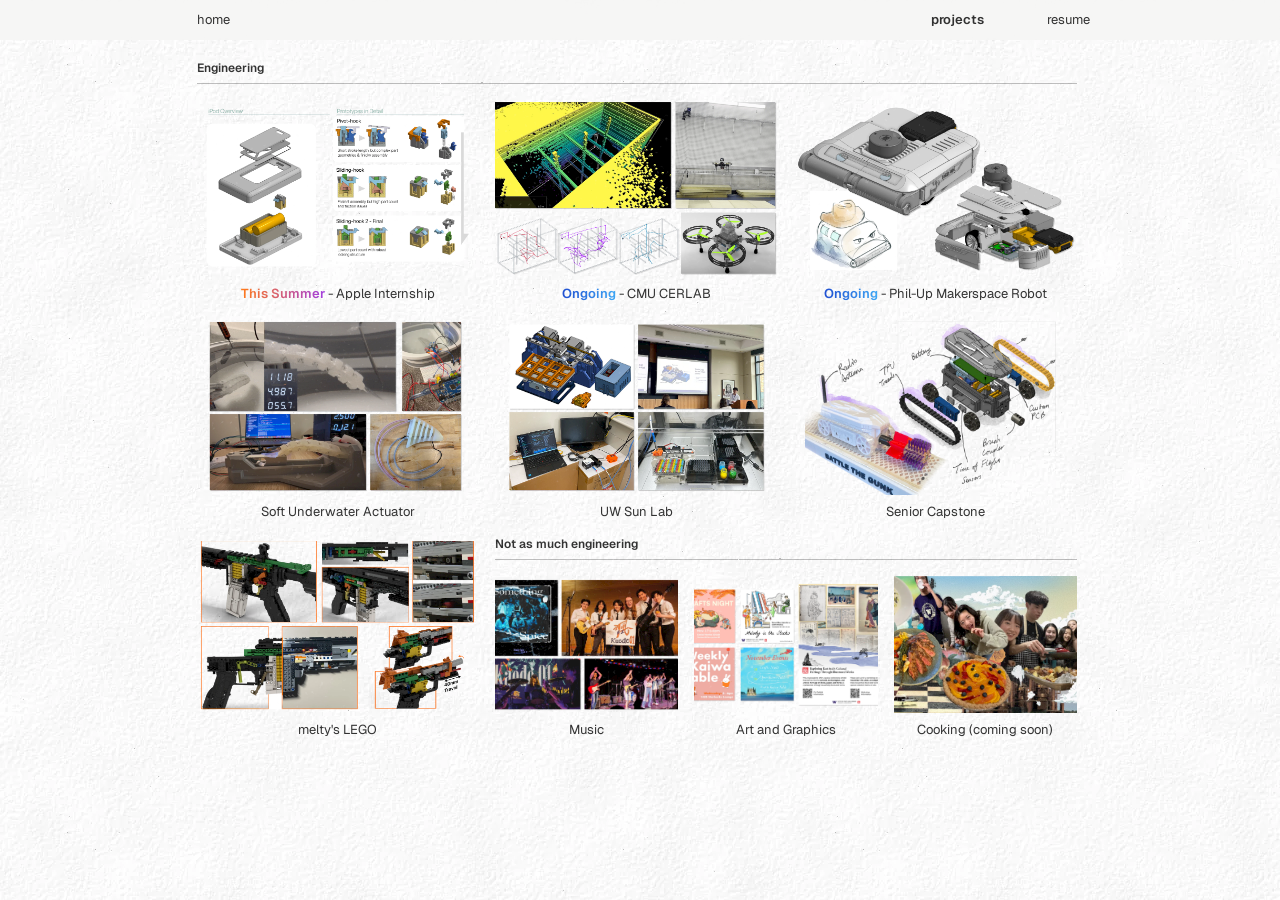
==== commit e878c3ae: "Projects: crop Music, Art and Cooking tiles to LEGO's height so the names line up Co-Authored-By: Cl" ====
--- a/projects.html
+++ b/projects.html
@@ -22,6 +22,15 @@
     .grid .side { grid-column: span 8; }
     .side .sec { margin-top: 0; }
     .grid.trio { grid-template-columns: repeat(3, 1fr); }
+    /* the three small tiles stretch to LEGO's height, cropping their pictures, so all four names line up */
+    .grid.lower { align-items: stretch; }
+    .grid .side { display: flex; flex-direction: column; }
+    .grid.trio { flex: 1; align-items: stretch; }
+    .grid.trio .tile { display: flex; flex-direction: column; }
+    .grid.trio .pic { position: relative; flex: 1; min-height: 0; overflow: hidden; }
+    .grid.trio .art { position: absolute; inset: 0; }
+    .grid.trio .art img { width: 100%; height: 100%; aspect-ratio: auto; object-fit: cover; }
+    .grid.trio .tile .over { inset: 0; aspect-ratio: auto; }
     .grid.trio .over strong { font-size: 1.5rem; padding: 0 1.2rem; text-align: center; }
     .grid .ph { aspect-ratio: 16 / 10; min-height: 0; }
     .grid img { aspect-ratio: 16 / 10; object-fit: contain; background: #fff; }
@@ -40,6 +49,7 @@
       .grid { grid-template-columns: 1fr; row-gap: 3.2rem; }
       .grid > .tile, .grid .side { grid-column: auto; }
       .grid.trio { grid-template-columns: 1fr; }
+      .grid.trio .pic { flex: none; aspect-ratio: 16 / 10; }
     }
   </style>
 </head>
@@ -83,9 +93,9 @@
       <div class="side">
         <h2 class="sec print">Not as much engineering</h2>
         <div class="grid trio">
-          <a class="tile" href="projects/music.html"><span class="art"><img class="ink" src="images/music-project-thumbnail.webp" alt="" loading="lazy"></span><span class="over print"><strong>Music</strong></span><span class="name print">Music</span></a>
-          <a class="tile" href="projects/graphic-design.html"><span class="art"><img class="ink clear" src="images/graphics-project-thumbnail.webp" alt="" loading="lazy"></span><span class="over print"><strong>Art and Graphics</strong></span><span class="name print">Art and Graphics</span></a>
-          <div class="tile" tabindex="0"><span class="art"><img class="ink" src="images/cooking-project-thumbnail.webp" alt="" loading="lazy"></span><span class="over print"><strong>Recipe app in the works</strong></span><span class="name print">Cooking (coming soon)</span></div>
+          <a class="tile" href="projects/music.html"><span class="pic"><span class="art"><img class="ink" src="images/music-project-thumbnail.webp" alt="" loading="lazy"></span><span class="over print"><strong>Music</strong></span></span><span class="name print">Music</span></a>
+          <a class="tile" href="projects/graphic-design.html"><span class="pic"><span class="art"><img class="ink clear" src="images/graphics-project-thumbnail.webp" alt="" loading="lazy"></span><span class="over print"><strong>Art and Graphics</strong></span></span><span class="name print">Art and Graphics</span></a>
+          <div class="tile" tabindex="0"><span class="pic"><span class="art"><img class="ink" src="images/cooking-project-thumbnail.webp" alt="" loading="lazy"></span><span class="over print"><strong>Recipe app in the works</strong></span></span><span class="name print">Cooking (coming soon)</span></div>
         </div>
       </div>
     </div>
